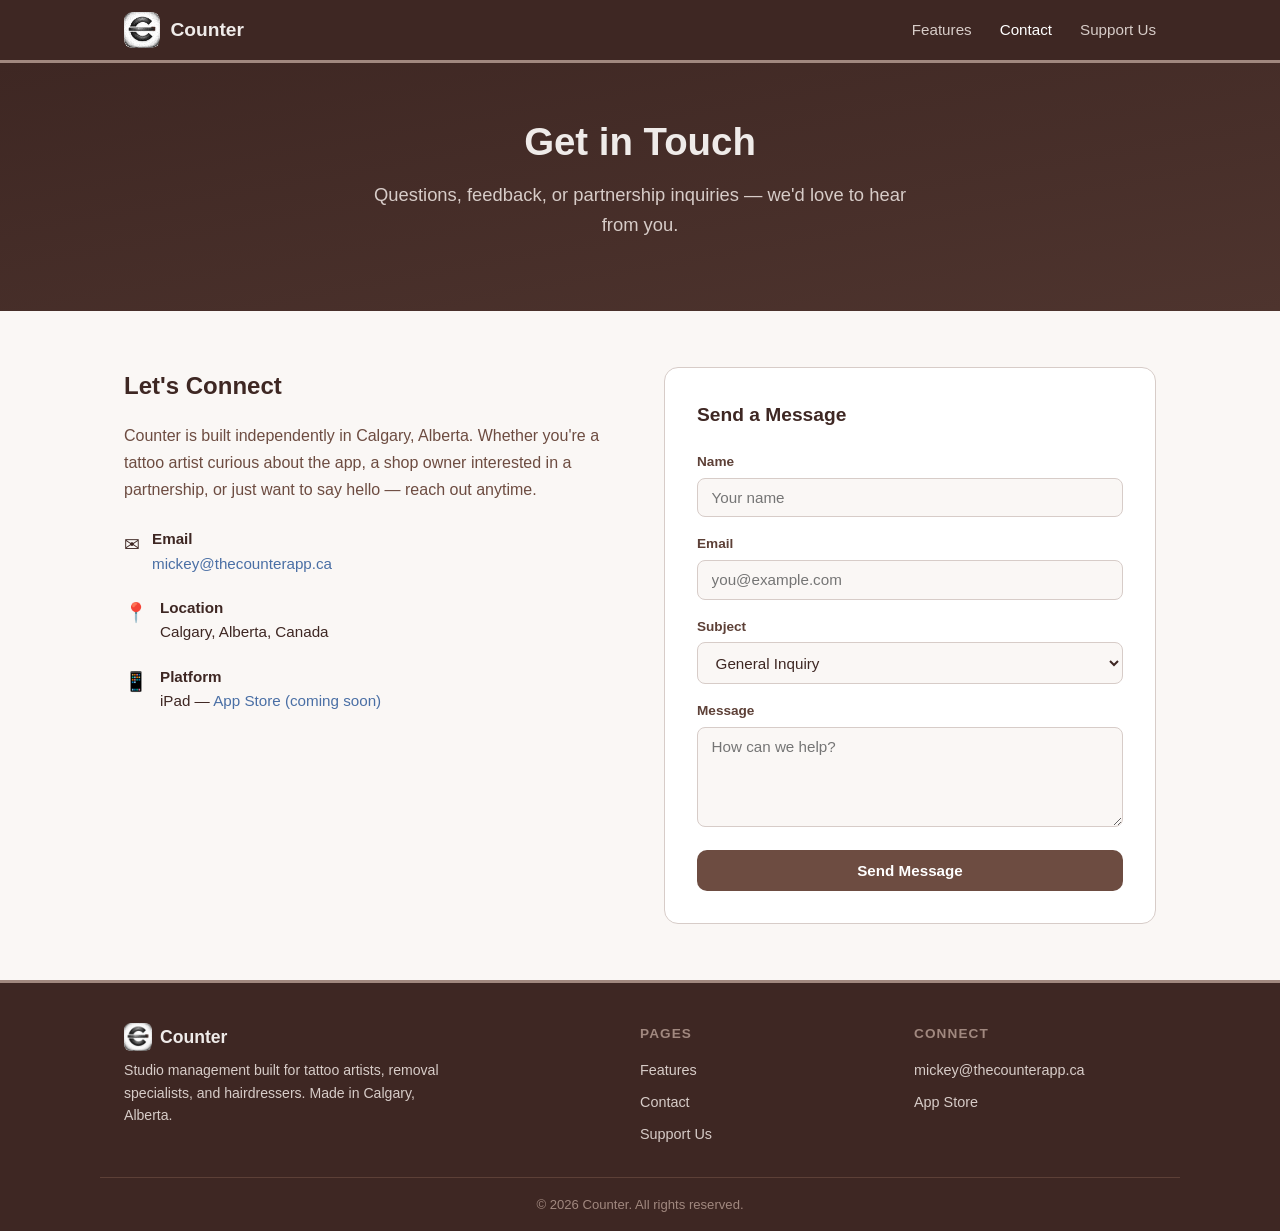
==== docs/contact.html @ 28428e03 "Add GitHub Pages site with features, contact, and donate pages Co-Authored-By: Claude Opus 4.6 <nore" ====
<!DOCTYPE html>
<html lang="en">
<head>
  <meta charset="UTF-8">
  <meta name="viewport" content="width=device-width, initial-scale=1.0">
  <title>Contact &mdash; Counter</title>
  <link rel="icon" href="icon.png" type="image/png">
  <link rel="stylesheet" href="style.css">
</head>
<body>

<!-- ── Nav ── -->
<nav class="site-nav">
  <div class="nav-inner">
    <a href="index.html" class="nav-brand">
      <img src="icon.png" alt="Counter icon"> Counter
    </a>
    <button class="nav-toggle" aria-label="Menu" onclick="document.querySelector('.nav-links').classList.toggle('open')">
      <span></span><span></span><span></span>
    </button>
    <ul class="nav-links">
      <li><a href="index.html">Features</a></li>
      <li><a href="contact.html" class="active">Contact</a></li>
      <li><a href="donate.html">Support Us</a></li>
    </ul>
  </div>
</nav>

<!-- ── Hero ── -->
<header class="hero" style="padding:3rem 1.5rem 2.5rem;">
  <h1>Get in Touch</h1>
  <p class="tagline">Questions, feedback, or partnership inquiries &mdash; we'd love to hear from you.</p>
</header>

<!-- ── Contact Section ── -->
<section class="section">
  <div class="contact-layout">

    <div class="contact-info">
      <h2>Let's Connect</h2>
      <p>Counter is built independently in Calgary, Alberta. Whether you're a tattoo artist curious about the app, a shop owner interested in a partnership, or just want to say hello &mdash; reach out anytime.</p>

      <div class="contact-detail">
        <div class="cd-icon">&#9993;</div>
        <div class="cd-text">
          <strong>Email</strong><br>
          <a href="mailto:mickey@thecounterapp.ca">mickey@thecounterapp.ca</a>
        </div>
      </div>

      <div class="contact-detail">
        <div class="cd-icon">&#128205;</div>
        <div class="cd-text">
          <strong>Location</strong><br>
          Calgary, Alberta, Canada
        </div>
      </div>

      <div class="contact-detail">
        <div class="cd-icon">&#128241;</div>
        <div class="cd-text">
          <strong>Platform</strong><br>
          iPad &mdash; <a href="#" onclick="alert('App Store link coming soon!');return false;">App Store (coming soon)</a>
        </div>
      </div>
    </div>

    <div class="form-card">
      <h3>Send a Message</h3>
      <form action="https://formsubmit.co/mickey@thecounterapp.ca" method="POST">
        <!-- honeypot -->
        <input type="text" name="_honey" style="display:none">
        <!-- disable captcha page -->
        <input type="hidden" name="_captcha" value="false">
        <!-- redirect back after submit -->
        <input type="hidden" name="_next" value="contact.html?sent=1">

        <div class="form-group">
          <label for="name">Name</label>
          <input type="text" id="name" name="name" required placeholder="Your name">
        </div>
        <div class="form-group">
          <label for="email">Email</label>
          <input type="email" id="email" name="email" required placeholder="you@example.com">
        </div>
        <div class="form-group">
          <label for="subject">Subject</label>
          <select id="subject" name="subject">
            <option value="General Inquiry">General Inquiry</option>
            <option value="Bug Report">Bug Report</option>
            <option value="Feature Request">Feature Request</option>
            <option value="Partnership">Partnership</option>
            <option value="Other">Other</option>
          </select>
        </div>
        <div class="form-group">
          <label for="message">Message</label>
          <textarea id="message" name="message" required placeholder="How can we help?"></textarea>
        </div>
        <button type="submit" class="btn btn-warm" style="width:100%;">Send Message</button>
      </form>

      <!-- Success banner (shown via query param) -->
      <div id="sent-banner" style="display:none;margin-top:1rem;padding:0.75rem 1rem;background:#e8f5e9;color:#2e7d32;border-radius:8px;font-size:0.9rem;text-align:center;">
        Message sent! We'll get back to you soon.
      </div>
    </div>

  </div>
</section>

<!-- ── Footer ── -->
<footer class="site-footer">
  <div class="footer-inner">
    <div>
      <div class="footer-brand"><img src="icon.png" alt="Counter"> Counter</div>
      <p style="font-size:0.88rem;max-width:320px;line-height:1.6;">Studio management built for tattoo artists, removal specialists, and hairdressers. Made in Calgary, Alberta.</p>
    </div>
    <div class="footer-col">
      <h4>Pages</h4>
      <ul>
        <li><a href="index.html">Features</a></li>
        <li><a href="contact.html">Contact</a></li>
        <li><a href="donate.html">Support Us</a></li>
      </ul>
    </div>
    <div class="footer-col">
      <h4>Connect</h4>
      <ul>
        <li><a href="mailto:mickey@thecounterapp.ca">mickey@thecounterapp.ca</a></li>
        <li><a href="#" onclick="alert('App Store link coming soon!');return false;">App Store</a></li>
      </ul>
    </div>
  </div>
  <div class="footer-bottom">
    &copy; 2026 Counter. All rights reserved.
  </div>
</footer>

<script>
  if (new URLSearchParams(window.location.search).has('sent')) {
    document.getElementById('sent-banner').style.display = 'block';
  }
</script>

</body>
</html>
---- docs/style.css ----
/* ── Counter – GitHub Pages Prototype ── */

:root {
  --espresso:   #3E2723;
  --dark-brown: #4E342E;
  --brown:      #5D4037;
  --warm-brown: #6D4C41;
  --tan:        #A1887F;
  --light-tan:  #D7CCC8;
  --cream:      #EFEBE9;
  --off-white:  #FAF7F5;
  --white:      #FFFFFF;
  --accent:     #4A6FA5;   /* muted blue from the icon pencil */
  --accent-hover:#3B5998;
  --text:       #3E2723;
  --text-light: #6D4C41;
}

/* ── Reset & Base ── */
*, *::before, *::after { box-sizing: border-box; margin: 0; padding: 0; }

html { scroll-behavior: smooth; }

body {
  font-family: -apple-system, BlinkMacSystemFont, "Segoe UI", Roboto, Helvetica, Arial, sans-serif;
  color: var(--text);
  background: var(--off-white);
  line-height: 1.6;
  -webkit-font-smoothing: antialiased;
}

img { max-width: 100%; display: block; }
a { color: var(--accent); text-decoration: none; }
a:hover { color: var(--accent-hover); }

/* ── Nav ── */
.site-nav {
  position: sticky;
  top: 0;
  z-index: 100;
  background: var(--espresso);
  border-bottom: 3px solid var(--tan);
}

.nav-inner {
  max-width: 1080px;
  margin: 0 auto;
  display: flex;
  align-items: center;
  justify-content: space-between;
  padding: 0.75rem 1.5rem;
}

.nav-brand {
  display: flex;
  align-items: center;
  gap: 0.65rem;
  color: var(--cream);
  font-weight: 700;
  font-size: 1.2rem;
  text-decoration: none;
}

.nav-brand img {
  width: 36px;
  height: 36px;
  border-radius: 8px;
}

.nav-links {
  display: flex;
  gap: 1.75rem;
  list-style: none;
}

.nav-links a {
  color: var(--light-tan);
  font-size: 0.95rem;
  font-weight: 500;
  transition: color 0.2s;
}

.nav-links a:hover,
.nav-links a.active {
  color: var(--white);
}

/* mobile nav toggle */
.nav-toggle { display: none; background: none; border: none; cursor: pointer; }
.nav-toggle span {
  display: block;
  width: 24px;
  height: 2px;
  background: var(--cream);
  margin: 5px 0;
  transition: 0.3s;
}

@media (max-width: 640px) {
  .nav-toggle { display: block; }
  .nav-links {
    display: none;
    flex-direction: column;
    position: absolute;
    top: 100%;
    left: 0;
    right: 0;
    background: var(--espresso);
    padding: 1rem 1.5rem;
    gap: 1rem;
    border-bottom: 3px solid var(--tan);
  }
  .nav-links.open { display: flex; }
}

/* ── Hero ── */
.hero {
  text-align: center;
  padding: 4rem 1.5rem 3rem;
  background: linear-gradient(170deg, var(--espresso) 0%, var(--dark-brown) 100%);
  color: var(--cream);
}

.hero-icon {
  width: 100px;
  height: 100px;
  border-radius: 22px;
  margin: 0 auto 1.5rem;
  box-shadow: 0 8px 30px rgba(0,0,0,0.3);
}

.hero h1 {
  font-size: 2.4rem;
  font-weight: 800;
  margin-bottom: 0.5rem;
}

.hero .tagline {
  font-size: 1.15rem;
  color: var(--light-tan);
  max-width: 540px;
  margin: 0 auto 2rem;
}

/* ── Buttons ── */
.btn {
  display: inline-block;
  padding: 0.75rem 1.75rem;
  border-radius: 10px;
  font-weight: 600;
  font-size: 0.95rem;
  transition: background 0.2s, transform 0.15s;
  cursor: pointer;
  border: none;
}

.btn:hover { transform: translateY(-1px); }

.btn-primary {
  background: var(--accent);
  color: var(--white);
}
.btn-primary:hover { background: var(--accent-hover); color: var(--white); }

.btn-outline {
  background: transparent;
  color: var(--cream);
  border: 2px solid var(--tan);
}
.btn-outline:hover { background: var(--tan); color: var(--espresso); }

.btn-warm {
  background: var(--warm-brown);
  color: var(--white);
}
.btn-warm:hover { background: var(--brown); color: var(--white); }

.hero-buttons {
  display: flex;
  gap: 1rem;
  justify-content: center;
  flex-wrap: wrap;
}

/* ── Section Containers ── */
.section {
  max-width: 1080px;
  margin: 0 auto;
  padding: 3.5rem 1.5rem;
}

.section-title {
  font-size: 1.8rem;
  font-weight: 700;
  text-align: center;
  margin-bottom: 0.5rem;
  color: var(--espresso);
}

.section-subtitle {
  text-align: center;
  color: var(--text-light);
  margin-bottom: 2.5rem;
  max-width: 600px;
  margin-left: auto;
  margin-right: auto;
}

/* ── Feature Cards ── */
.features-grid {
  display: grid;
  grid-template-columns: repeat(auto-fill, minmax(300px, 1fr));
  gap: 1.5rem;
}

.feature-card {
  background: var(--white);
  border: 1px solid var(--light-tan);
  border-radius: 14px;
  padding: 1.75rem;
  transition: box-shadow 0.2s, transform 0.2s;
}

.feature-card:hover {
  box-shadow: 0 6px 24px rgba(62,39,35,0.1);
  transform: translateY(-2px);
}

.feature-card .icon {
  font-size: 1.6rem;
  margin-bottom: 0.75rem;
}

.feature-card h3 {
  font-size: 1.1rem;
  font-weight: 700;
  margin-bottom: 0.4rem;
  color: var(--dark-brown);
}

.feature-card p {
  font-size: 0.92rem;
  color: var(--text-light);
  line-height: 1.55;
}

/* ── Highlight Banner ── */
.highlight {
  background: var(--cream);
  border-top: 1px solid var(--light-tan);
  border-bottom: 1px solid var(--light-tan);
}

.highlight .section {
  text-align: center;
}

.highlight-grid {
  display: grid;
  grid-template-columns: repeat(auto-fit, minmax(180px, 1fr));
  gap: 1.5rem;
  margin-top: 2rem;
}

.highlight-item {
  padding: 1rem;
}

.highlight-item .num {
  font-size: 2rem;
  font-weight: 800;
  color: var(--brown);
}

.highlight-item .label {
  font-size: 0.9rem;
  color: var(--text-light);
}

/* ── Contact / Form Styles ── */
.contact-layout {
  display: grid;
  grid-template-columns: 1fr 1fr;
  gap: 3rem;
  align-items: start;
}

@media (max-width: 720px) {
  .contact-layout { grid-template-columns: 1fr; }
}

.contact-info h2 {
  font-size: 1.5rem;
  color: var(--espresso);
  margin-bottom: 1rem;
}

.contact-info p {
  color: var(--text-light);
  margin-bottom: 1.5rem;
  line-height: 1.7;
}

.contact-detail {
  display: flex;
  align-items: flex-start;
  gap: 0.75rem;
  margin-bottom: 1.25rem;
}

.contact-detail .cd-icon {
  font-size: 1.2rem;
  flex-shrink: 0;
  margin-top: 0.15rem;
}

.contact-detail .cd-text {
  font-size: 0.95rem;
  color: var(--text);
}

.contact-detail .cd-text a { color: var(--accent); }

.form-card {
  background: var(--white);
  border: 1px solid var(--light-tan);
  border-radius: 14px;
  padding: 2rem;
}

.form-card h3 {
  font-size: 1.2rem;
  margin-bottom: 1.25rem;
  color: var(--espresso);
}

.form-group {
  margin-bottom: 1rem;
}

.form-group label {
  display: block;
  font-size: 0.85rem;
  font-weight: 600;
  color: var(--brown);
  margin-bottom: 0.3rem;
}

.form-group input,
.form-group textarea,
.form-group select {
  width: 100%;
  padding: 0.65rem 0.85rem;
  border: 1px solid var(--light-tan);
  border-radius: 8px;
  font-size: 0.95rem;
  font-family: inherit;
  background: var(--off-white);
  color: var(--text);
  transition: border-color 0.2s;
}

.form-group input:focus,
.form-group textarea:focus,
.form-group select:focus {
  outline: none;
  border-color: var(--tan);
  box-shadow: 0 0 0 3px rgba(161,136,127,0.15);
}

.form-group textarea { resize: vertical; min-height: 100px; }

/* ── Donate Styles ── */
.donate-intro {
  text-align: center;
  max-width: 640px;
  margin: 0 auto 2.5rem;
  color: var(--text-light);
  line-height: 1.7;
}

.donate-tiers {
  display: grid;
  grid-template-columns: repeat(auto-fit, minmax(240px, 1fr));
  gap: 1.5rem;
  margin-bottom: 2.5rem;
}

.tier-card {
  background: var(--white);
  border: 2px solid var(--light-tan);
  border-radius: 14px;
  padding: 2rem;
  text-align: center;
  transition: border-color 0.2s, box-shadow 0.2s;
}

.tier-card:hover {
  border-color: var(--tan);
  box-shadow: 0 6px 24px rgba(62,39,35,0.08);
}

.tier-card.featured {
  border-color: var(--warm-brown);
  position: relative;
}

.tier-card.featured::before {
  content: "Popular";
  position: absolute;
  top: -12px;
  left: 50%;
  transform: translateX(-50%);
  background: var(--warm-brown);
  color: var(--white);
  font-size: 0.75rem;
  font-weight: 700;
  padding: 0.2rem 0.8rem;
  border-radius: 20px;
}

.tier-card .tier-emoji { font-size: 2rem; margin-bottom: 0.5rem; }
.tier-card .tier-name {
  font-weight: 700;
  font-size: 1rem;
  color: var(--dark-brown);
  margin-bottom: 0.25rem;
}
.tier-card .tier-price {
  font-size: 1.8rem;
  font-weight: 800;
  color: var(--espresso);
  margin-bottom: 0.5rem;
}
.tier-card .tier-desc {
  font-size: 0.88rem;
  color: var(--text-light);
  margin-bottom: 1.25rem;
  line-height: 1.5;
}

/* ── Footer ── */
.site-footer {
  background: var(--espresso);
  color: var(--light-tan);
  border-top: 3px solid var(--tan);
}

.footer-inner {
  max-width: 1080px;
  margin: 0 auto;
  padding: 2.5rem 1.5rem 1.5rem;
  display: grid;
  grid-template-columns: 2fr 1fr 1fr;
  gap: 2rem;
}

@media (max-width: 640px) {
  .footer-inner { grid-template-columns: 1fr; }
}

.footer-brand {
  display: flex;
  align-items: center;
  gap: 0.5rem;
  font-weight: 700;
  font-size: 1.1rem;
  color: var(--cream);
  margin-bottom: 0.5rem;
}

.footer-brand img {
  width: 28px;
  height: 28px;
  border-radius: 6px;
}

.footer-col h4 {
  font-size: 0.85rem;
  text-transform: uppercase;
  letter-spacing: 0.08em;
  color: var(--tan);
  margin-bottom: 0.75rem;
}

.footer-col ul { list-style: none; }
.footer-col ul li { margin-bottom: 0.4rem; }
.footer-col ul a {
  color: var(--light-tan);
  font-size: 0.9rem;
  transition: color 0.2s;
}
.footer-col ul a:hover { color: var(--white); }

.footer-bottom {
  max-width: 1080px;
  margin: 0 auto;
  padding: 1rem 1.5rem;
  border-top: 1px solid var(--brown);
  text-align: center;
  font-size: 0.82rem;
  color: var(--tan);
}

/* ── Utility ── */
.text-center { text-align: center; }
.mt-2 { margin-top: 2rem; }
.mb-1 { margin-bottom: 1rem; }
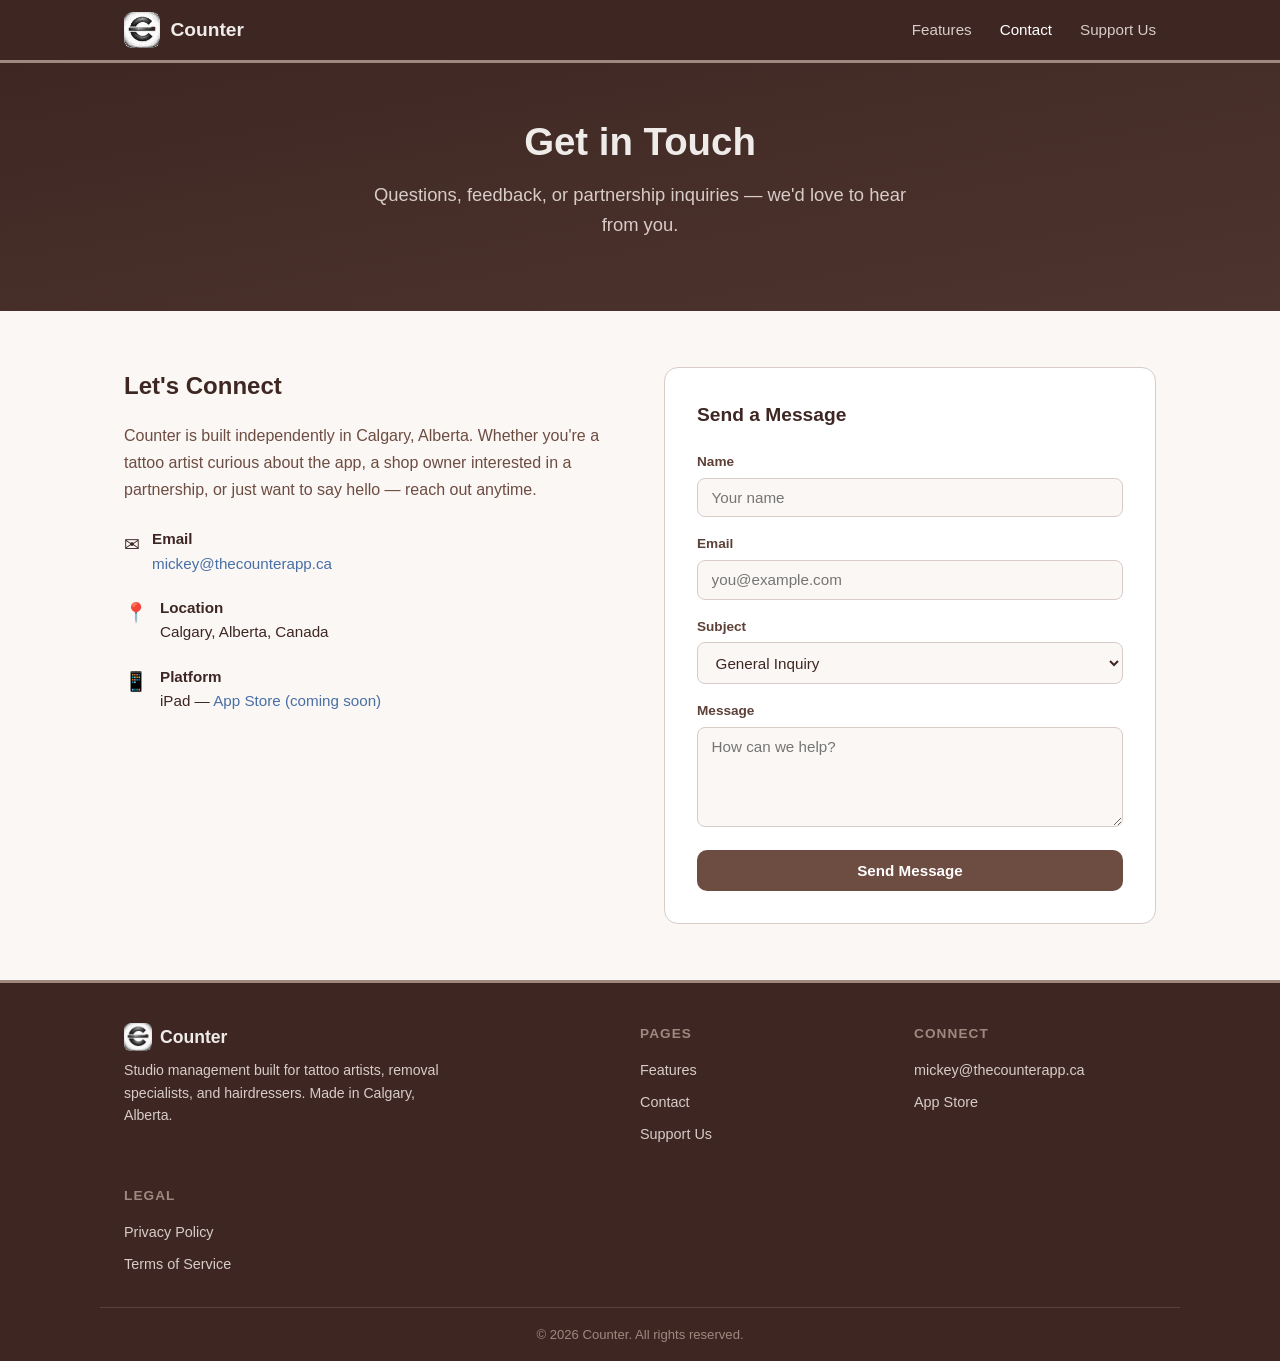
==== commit d371c4aa: "Add Legal footer column to all public pages privacy.html and terms.html already had a Legal footer s" ====
--- a/docs/contact.html
+++ b/docs/contact.html
@@ -131,6 +131,13 @@
         <li><a href="#" onclick="alert('App Store link coming soon!');return false;">App Store</a></li>
       </ul>
     </div>
+    <div class="footer-col">
+      <h4>Legal</h4>
+      <ul>
+        <li><a href="privacy.html">Privacy Policy</a></li>
+        <li><a href="terms.html">Terms of Service</a></li>
+      </ul>
+    </div>
   </div>
   <div class="footer-bottom">
     &copy; 2026 Counter. All rights reserved.
--- a/docs/style.css
+++ b/docs/style.css
@@ -371,72 +371,113 @@
 .form-group textarea { resize: vertical; min-height: 100px; }
 
 /* ── Donate Styles ── */
-.donate-intro {
-  text-align: center;
-  max-width: 640px;
-  margin: 0 auto 2.5rem;
-  color: var(--text-light);
-  line-height: 1.7;
-}
-
+/* ── Donate Tiers (matches in-app layout) ── */
 .donate-tiers {
-  display: grid;
-  grid-template-columns: repeat(auto-fit, minmax(240px, 1fr));
-  gap: 1.5rem;
-  margin-bottom: 2.5rem;
+  display: flex;
+  flex-direction: column;
+  gap: 1rem;
+  max-width: 620px;
+  margin: 0 auto 2rem;
 }
 
 .tier-card {
   background: var(--white);
-  border: 2px solid var(--light-tan);
-  border-radius: 14px;
-  padding: 2rem;
-  text-align: center;
-  transition: border-color 0.2s, box-shadow 0.2s;
+  border: 1px solid var(--light-tan);
+  border-radius: 16px;
+  padding: 1.25rem 1.5rem;
+  transition: box-shadow 0.2s;
+  box-shadow: 0 2px 8px rgba(0,0,0,0.06);
+  position: relative;
 }
 
 .tier-card:hover {
-  border-color: var(--tan);
-  box-shadow: 0 6px 24px rgba(62,39,35,0.08);
-}
-
-.tier-card.featured {
-  border-color: var(--warm-brown);
-  position: relative;
+  box-shadow: 0 6px 24px rgba(62,39,35,0.1);
 }
 
 .tier-card.featured::before {
   content: "Popular";
   position: absolute;
-  top: -12px;
-  left: 50%;
-  transform: translateX(-50%);
-  background: var(--warm-brown);
+  top: -11px;
+  right: 16px;
+  background: var(--accent);
   color: var(--white);
-  font-size: 0.75rem;
+  font-size: 0.7rem;
   font-weight: 700;
-  padding: 0.2rem 0.8rem;
+  padding: 0.2rem 0.75rem;
   border-radius: 20px;
-}
-
-.tier-card .tier-emoji { font-size: 2rem; margin-bottom: 0.5rem; }
+  letter-spacing: 0.03em;
+}
+
+.tier-header {
+  display: flex;
+  align-items: center;
+  gap: 0.85rem;
+  margin-bottom: 0.75rem;
+}
+
+.tier-icon {
+  width: 44px;
+  height: 44px;
+  border-radius: 10px;
+  display: flex;
+  align-items: center;
+  justify-content: center;
+  font-size: 1.2rem;
+  flex-shrink: 0;
+}
+
 .tier-card .tier-name {
   font-weight: 700;
   font-size: 1rem;
   color: var(--dark-brown);
-  margin-bottom: 0.25rem;
-}
+  line-height: 1.2;
+}
+
+.tier-price-row {
+  display: flex;
+  align-items: baseline;
+  gap: 0.3rem;
+}
+
 .tier-card .tier-price {
-  font-size: 1.8rem;
-  font-weight: 800;
-  color: var(--espresso);
+  font-size: 1rem;
+  font-weight: 600;
+}
+
+.tier-card .tier-freq {
+  font-size: 0.8rem;
+  color: var(--text-light);
+}
+
+.tier-card .tier-desc {
+  font-size: 0.9rem;
+  color: var(--text);
+  opacity: 0.85;
+  line-height: 1.55;
   margin-bottom: 0.5rem;
 }
-.tier-card .tier-desc {
-  font-size: 0.88rem;
+
+.tier-card .tier-footnote {
+  font-size: 0.8rem;
   color: var(--text-light);
-  margin-bottom: 1.25rem;
+  margin-bottom: 0.75rem;
   line-height: 1.5;
+}
+
+.tier-btn-row {
+  display: flex;
+  align-items: center;
+}
+
+.tier-status {
+  font-size: 0.9rem;
+  font-weight: 500;
+  color: var(--text-light);
+}
+
+.tier-btn {
+  width: 100%;
+  text-align: center;
 }
 
 /* ── Footer ── */
@@ -502,6 +543,172 @@
   color: var(--tan);
 }
 
+/* ── Legal Pages (Privacy / Terms) ── */
+.legal {
+  max-width: 760px;
+  margin: 0 auto;
+  padding: 3rem 1.5rem 4rem;
+  color: var(--text);
+}
+
+.legal h1 {
+  font-size: 2rem;
+  font-weight: 800;
+  color: var(--espresso);
+  margin-bottom: 0.4rem;
+}
+
+.legal .legal-meta {
+  color: var(--text-light);
+  font-size: 0.88rem;
+  margin-bottom: 2rem;
+}
+
+.legal h2 {
+  font-size: 1.35rem;
+  font-weight: 700;
+  color: var(--dark-brown);
+  margin: 2.25rem 0 0.6rem;
+  padding-top: 0.5rem;
+  border-top: 1px solid var(--light-tan);
+}
+
+.legal h2:first-of-type { border-top: none; padding-top: 0; }
+
+.legal h3 {
+  font-size: 1.05rem;
+  font-weight: 700;
+  color: var(--brown);
+  margin: 1.5rem 0 0.4rem;
+}
+
+.legal p,
+.legal ul,
+.legal ol {
+  font-size: 0.95rem;
+  line-height: 1.7;
+  margin-bottom: 1rem;
+  color: var(--text);
+}
+
+.legal ul,
+.legal ol {
+  padding-left: 1.4rem;
+}
+
+.legal li { margin-bottom: 0.4rem; }
+
+.legal strong { color: var(--espresso); }
+
+.legal a { color: var(--accent); text-decoration: underline; }
+.legal a:hover { color: var(--accent-hover); }
+
+.legal code {
+  font-family: ui-monospace, SFMono-Regular, Menlo, monospace;
+  font-size: 0.85em;
+  background: var(--cream);
+  padding: 0.1em 0.35em;
+  border-radius: 4px;
+}
+
+.legal hr {
+  border: none;
+  border-top: 1px solid var(--light-tan);
+  margin: 2rem 0;
+}
+
+/* Loud DRAFT banner — must be impossible to miss */
+.draft-banner {
+  background: #FFF4E5;
+  border: 2px solid #C77700;
+  border-left: 6px solid #C77700;
+  border-radius: 10px;
+  padding: 1.25rem 1.5rem;
+  margin-bottom: 2rem;
+  color: #5A3300;
+}
+
+.draft-banner .draft-label {
+  display: inline-block;
+  background: #C77700;
+  color: var(--white);
+  font-weight: 800;
+  font-size: 0.78rem;
+  letter-spacing: 0.08em;
+  text-transform: uppercase;
+  padding: 0.25rem 0.6rem;
+  border-radius: 4px;
+  margin-bottom: 0.6rem;
+}
+
+.draft-banner h2 {
+  border: none;
+  padding: 0;
+  margin: 0 0 0.5rem;
+  font-size: 1.15rem;
+  color: #5A3300;
+}
+
+.draft-banner p {
+  font-size: 0.92rem;
+  margin-bottom: 0.5rem;
+  color: #5A3300;
+}
+
+.draft-banner p:last-child { margin-bottom: 0; }
+
+/* Inline VERIFY / DECIDE flags inside the body copy */
+.legal .flag {
+  display: inline-block;
+  background: #FFF4E5;
+  border: 1px solid #C77700;
+  color: #5A3300;
+  font-size: 0.78rem;
+  font-weight: 600;
+  padding: 0.05rem 0.4rem;
+  border-radius: 4px;
+  margin: 0 0.15rem;
+  vertical-align: baseline;
+}
+
+/* Review checklist at the bottom of each draft */
+.review-checklist {
+  background: var(--cream);
+  border: 1px solid var(--light-tan);
+  border-radius: 10px;
+  padding: 1.25rem 1.5rem;
+  margin-top: 2rem;
+}
+
+.review-checklist h2 {
+  border: none;
+  padding: 0;
+  margin: 0 0 0.75rem;
+  font-size: 1.1rem;
+}
+
+.review-checklist ul {
+  list-style: none;
+  padding-left: 0;
+  margin-bottom: 0;
+}
+
+.review-checklist li {
+  font-size: 0.9rem;
+  padding-left: 1.6rem;
+  position: relative;
+  margin-bottom: 0.4rem;
+}
+
+.review-checklist li::before {
+  content: "☐";
+  position: absolute;
+  left: 0;
+  top: 0;
+  color: var(--brown);
+  font-size: 1rem;
+}
+
 /* ── Utility ── */
 .text-center { text-align: center; }
 .mt-2 { margin-top: 2rem; }
